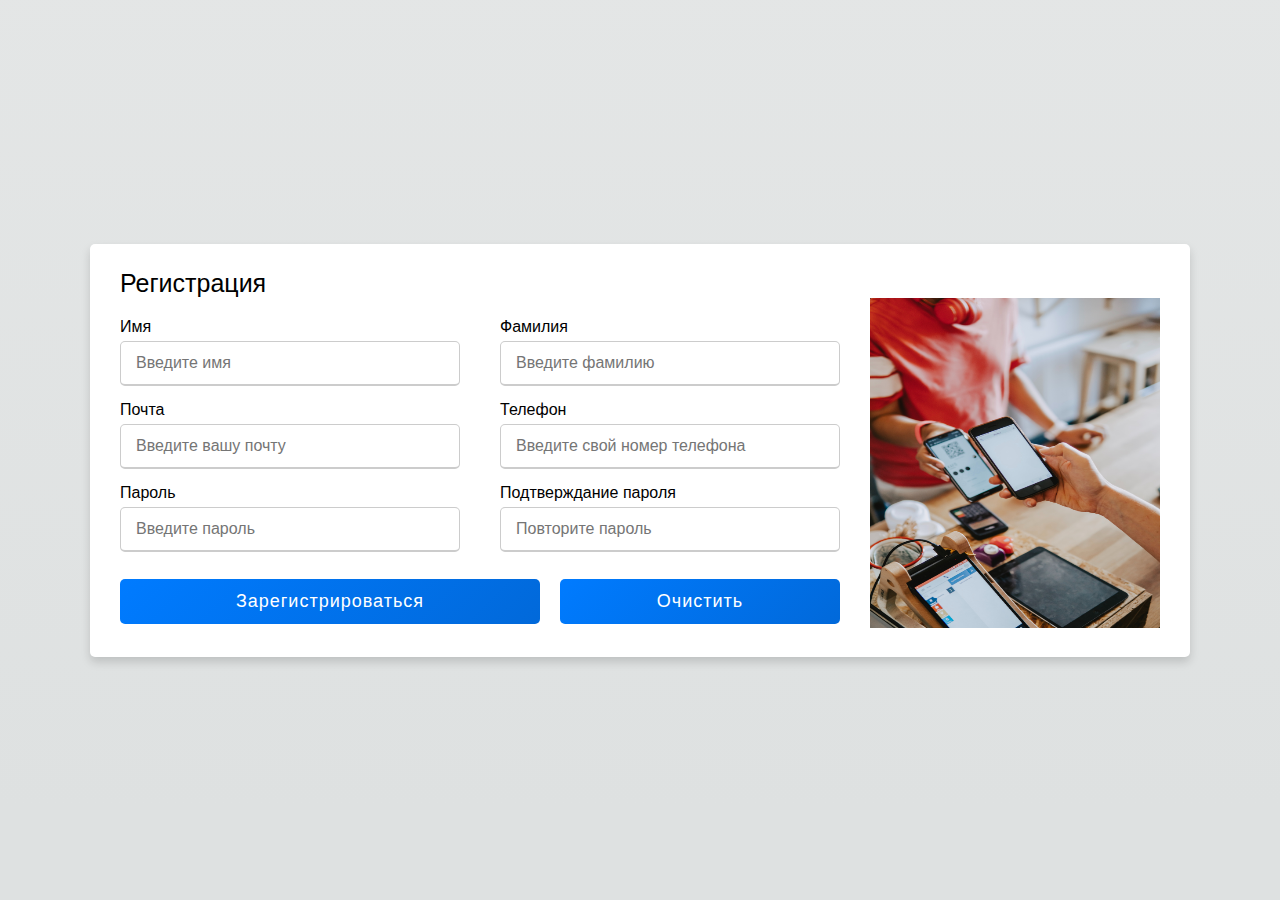
==== mitso_js_labs/laba3-4/index.html @ 852d277c "init" ====
<!DOCTYPE html>
<!-- Created By CodingLab - www.codinglabweb.com -->
<html lang="en" dir="ltr">
<head>
  <meta charset="UTF-8">
  <link rel="stylesheet" href="style.css">
  <meta name="viewport" content="width=device-width, initial-scale=1.0">
</head>
<body>
<div class="container">
  <div class="title">Регистрация</div>
  <div class="inline-display">
  <div class="content">
    <form action="#">
      <div class="user-details">
        <div class="input-box">
          <span class="details">Имя</span>
          <input type="text" placeholder="Введите имя" required>
        </div>
        <div class="input-box">
          <span class="details">Фамилия</span>
          <input type="text" placeholder="Введите фамилию" required>
        </div>
        <div class="input-box">
          <span class="details">Почта</span>
          <input type="text" placeholder="Введите вашу почту" required>
        </div>
        <div class="input-box">
          <span class="details">Телефон</span>
          <input type="text" placeholder="Введите свой номер телефона" required>
        </div>
        <div class="input-box">
          <span class="details">Пароль</span>
          <input type="text" placeholder="Введите пароль" required>
        </div>
        <div class="input-box">
          <span class="details">Подтверждание пароля</span>
          <input type="text" placeholder="Повторите пароль" required>
        </div>
      </div>
      <div class="inline-display">
        <div class="button">
            <input style="width: 420px" type="submit" value="Зарегистрироваться">
        </div>
        <div class="button">
          <input style="width: 280px; margin-left: 20px" type="submit" value="Очистить">
        </div>
      </div>
    </form>
  </div>
    <div>
      <img style="padding-left: 30px" height="330" width="320" src="reg.jpg" alt="...">
    </div>
  </div>
</div>
</body>
</html>
---- mitso_js_labs/laba3-4/style.css ----
*{
    margin: 0;
    padding: 0;
    box-sizing: border-box;
    font-family: 'Poppins',sans-serif;
}
body{
    height: 100vh;
    display: flex;
    justify-content: center;
    align-items: center;
    padding: 10px;
    background: -webkit-linear-gradient(360deg, #dee1e1 10%, #f4f4f4 360%);
    background: -moz-linear-gradient(360deg, #dee1e1 10%, #f4f4f4 360%);
    background: linear-gradient(360deg, #dee1e1 10%, #f4f4f4 360%);
}
.container{
    max-width: 1100px;
    width: 100%;
    background-color: #fff;
    padding: 25px 30px;
    border-radius: 5px;
    box-shadow: 0 5px 10px rgba(0,0,0,0.15);
}
.container .title{
    font-size: 25px;
    font-weight: 500;
    position: relative;
}

.content form .user-details{
    display: flex;
    flex-wrap: wrap;
    justify-content: space-between;
    margin: 20px 0 12px 0;
}
form .user-details .input-box{
    margin-bottom: 15px;
    width: calc(100% / 2 - 20px);
}
form .input-box span.details{
    display: block;
    font-weight: 500;
    margin-bottom: 5px;
}
.user-details .input-box input{
    height: 45px;
    width: 100%;
    outline: none;
    font-size: 16px;
    border-radius: 5px;
    padding-left: 15px;
    border: 1px solid #ccc;
    border-bottom-width: 2px;
    transition: all 0.3s ease;
}
.user-details .input-box input:focus,
.user-details .input-box input:valid{
    border-color: #583ef6;
}

form .category{
    display: flex;
    width: 80%;
    margin: 14px 0 ;
    justify-content: space-between;
}
form .category label{
    display: flex;
    align-items: center;
    cursor: pointer;
}
form .category label .dot{
    height: 18px;
    width: 18px;
    border-radius: 50%;
    margin-right: 10px;
    background: #d9d9d9;
    border: 5px solid transparent;
    transition: all 0.3s ease;
}

form .button{
    height: 45px;
}
form .button input{
    height: 100%;
    width: 100%;
    border-radius: 5px;
    border: none;
    color: #fff;
    font-size: 18px;
    font-weight: 500;
    letter-spacing: 1px;
    cursor: pointer;
    transition: all 0.3s ease;
    background: linear-gradient(135deg, #007bff, #0169da);
}
form .button input:hover{
    /* transform: scale(0.99); */
    background: linear-gradient(-135deg, #007bff, #0169da);
}
.inline-display {
    display: inline-flex;
    justify-content: center;
}
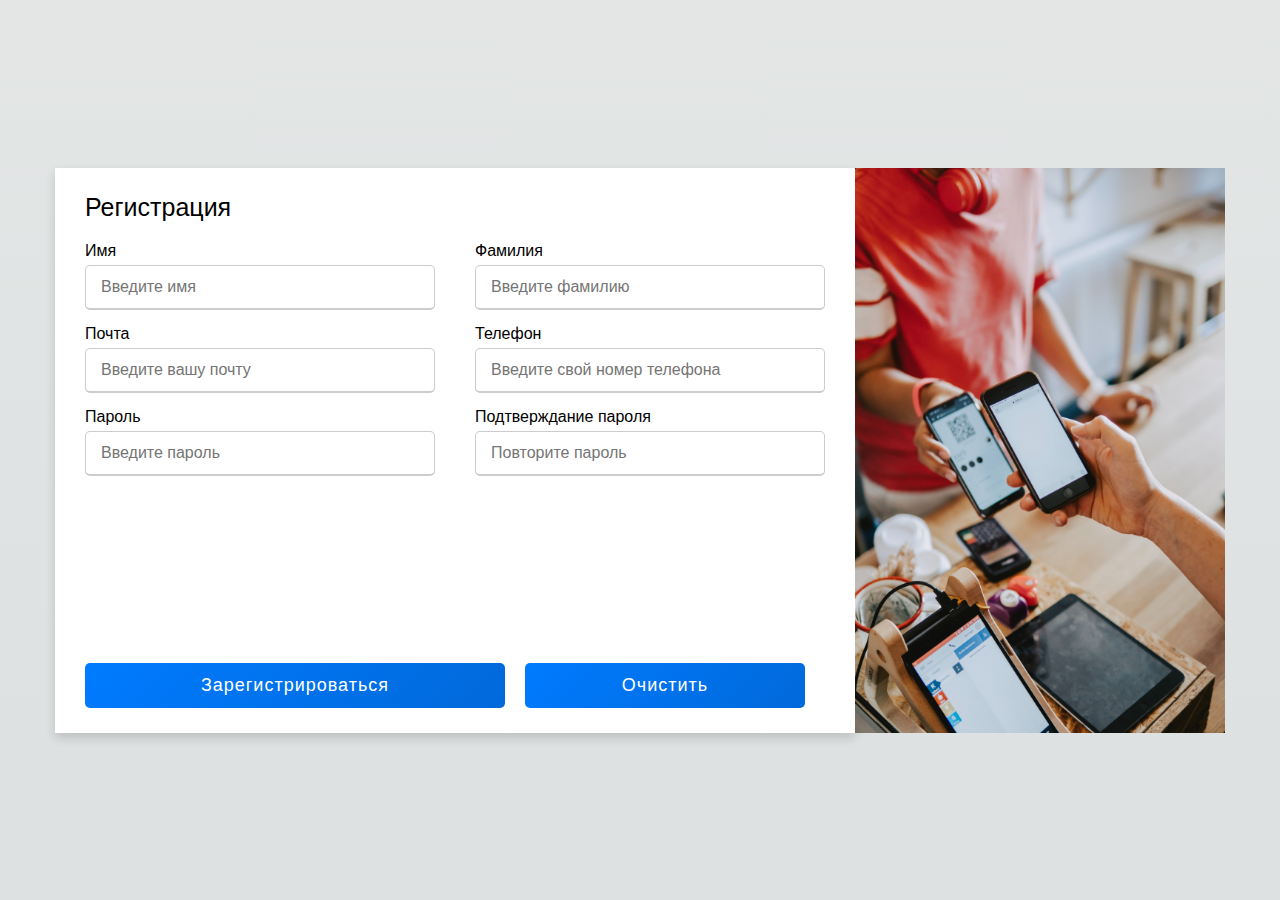
==== commit 462ff609: "Fix positioning of image" ====
--- a/mitso_js_labs/laba3-4/index.html
+++ b/mitso_js_labs/laba3-4/index.html
@@ -7,9 +7,9 @@
   <meta name="viewport" content="width=device-width, initial-scale=1.0">
 </head>
 <body>
+<div class="inline-display">
 <div class="container">
   <div class="title">Регистрация</div>
-  <div class="inline-display">
   <div class="content">
     <form action="#">
       <div class="user-details">
@@ -38,7 +38,7 @@
           <input type="text" placeholder="Повторите пароль" required>
         </div>
       </div>
-      <div class="inline-display">
+      <div class="inline-display padding-160">
         <div class="button">
             <input style="width: 420px" type="submit" value="Зарегистрироваться">
         </div>
@@ -48,9 +48,9 @@
       </div>
     </form>
   </div>
-    <div>
-      <img style="padding-left: 30px" height="330" width="320" src="reg.jpg" alt="...">
-    </div>
+</div>
+  <div>
+    <img style="height: 100%" width="370" src="reg.jpg" alt="...">
   </div>
 </div>
 </body>
--- a/mitso_js_labs/laba3-4/style.css
+++ b/mitso_js_labs/laba3-4/style.css
@@ -16,11 +16,10 @@
     background: linear-gradient(360deg, #dee1e1 10%, #f4f4f4 360%);
 }
 .container{
-    max-width: 1100px;
+    max-width: 800px;
     width: 100%;
     background-color: #fff;
     padding: 25px 30px;
-    border-radius: 5px;
     box-shadow: 0 5px 10px rgba(0,0,0,0.15);
 }
 .container .title{
@@ -105,3 +104,7 @@
     display: inline-flex;
     justify-content: center;
 }
+
+.padding-160{
+    padding-top: 160px;
+}
